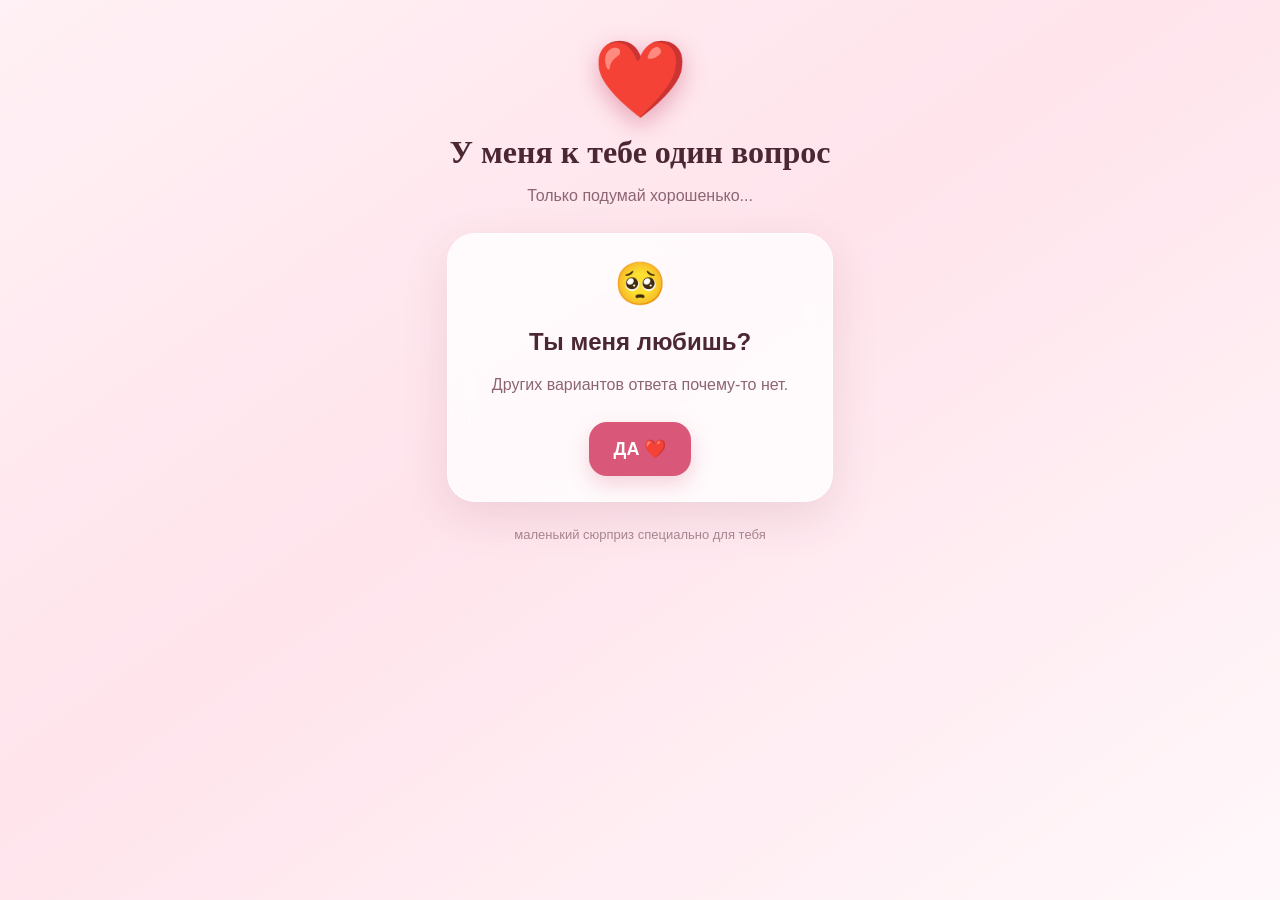
==== index.html @ 147e3ecf "Rename index.html.html to index.html" ====
<!DOCTYPE html>
<html lang="ru">
<head>
<meta charset="UTF-8">
<meta name="viewport" content="width=device-width, initial-scale=1.0">
<title>Для тебя ❤️</title>
<style>
*{box-sizing:border-box}
body{
  margin:0; min-height:100vh; font-family:-apple-system,BlinkMacSystemFont,"Segoe UI",sans-serif;
  background:linear-gradient(145deg,#fff1f5,#ffe4ec 45%,#fff8fa);
  color:#4b2633; display:flex; justify-content:center; overflow-x:hidden;
}
.page{width:min(100%,430px);min-height:100vh;padding:35px 22px 60px;text-align:center}
.heart{font-size:76px;animation:pulse 1.5s infinite;filter:drop-shadow(0 8px 12px #e7a1b4)}
@keyframes pulse{50%{transform:scale(1.08)}}
h1{font-family:Georgia,serif;font-size:32px;margin:10px 0}
.subtitle{color:#8d6572;margin-bottom:28px}
.card{
  background:rgba(255,255,255,.78);backdrop-filter:blur(12px);
  border:1px solid rgba(255,255,255,.9);border-radius:28px;
  padding:25px 20px;box-shadow:0 15px 45px rgba(128,55,78,.13)
}
button{
  border:0;border-radius:18px;padding:16px 25px;font-size:18px;font-weight:700;
  cursor:pointer;background:#d95778;color:white;box-shadow:0 8px 20px #d9577840;
  transition:.2s
}
button:active{transform:scale(.96)}
.hidden{display:none}
.gifts{display:grid;gap:14px;margin-top:22px}
.gift{
  padding:20px;border-radius:22px;background:white;text-align:left;cursor:pointer;
  box-shadow:0 8px 25px #7c3d5212;transition:.2s
}
.gift:hover{transform:translateY(-2px)}
.icon{font-size:30px;float:left;margin-right:14px}
.gift b{display:block;font-size:18px;margin-bottom:4px}
.gift span{color:#8d6572;font-size:14px}
.section{margin-top:20px}
.back{background:#f2c1ce;color:#713448;font-size:14px;padding:11px 17px}
.photos{display:grid;grid-template-columns:1fr 1fr;gap:10px}
.photo{
  height:150px;border-radius:18px;background:linear-gradient(135deg,#f3b7c7,#fce7ed);
  display:flex;align-items:center;justify-content:center;font-size:42px;
}
.note{
  font-family:Georgia,serif;font-size:18px;line-height:1.65;text-align:left;
  background:#fffaf1;padding:25px;border-radius:18px;box-shadow:inset 0 0 0 1px #f0dfc8
}
.envelope{font-size:65px;margin:8px}
.player{padding:25px;background:#27151d;color:white;border-radius:22px}
.disc{font-size:70px;animation:spin 4s linear infinite;animation-play-state:paused}
.playing .disc{animation-play-state:running}
@keyframes spin{to{transform:rotate(360deg)}}
.small{font-size:13px;color:#a98792;margin-top:25px}
</style>
</head>
<body>
<div class="page">

<div id="start">
  <div class="heart">❤️</div>
  <h1>У меня к тебе один вопрос</h1>
  <p class="subtitle">Только подумай хорошенько...</p>
  <div class="card">
    <div style="font-size:42px">🥺</div>
    <h2>Ты меня любишь?</h2>
    <p class="subtitle">Других вариантов ответа почему-то нет.</p>
    <button onclick="show('gifts')">ДА ❤️</button>
  </div>
  <p class="small">маленький сюрприз специально для тебя</p>
</div>

<div id="gifts" class="hidden">
  <div class="heart" style="font-size:55px">💗</div>
  <h1>Тогда это всё твоё</h1>
  <p class="subtitle">Я приготовил для тебя три маленьких подарка</p>
  <div class="gifts">
    <div class="gift" onclick="show('photos')">
      <div class="icon">📸</div><b>Наши моменты</b><span>Фотографии, которые я хочу сохранить</span>
    </div>
    <div class="gift" onclick="show('music')">
      <div class="icon">🎵</div><b>Наша песня</b><span>Та самая песня, которая напоминает мне о тебе</span>
    </div>
    <div class="gift" onclick="show('letter')">
      <div class="icon">💌</div><b>Письмо для тебя</b><span>То, что я хочу сказать тебе лично</span>
    </div>
  </div>
</div>

<div id="photos" class="hidden section">
  <h1>Наши моменты 📸</h1>
  <p class="subtitle">Здесь будут ваши фотографии</p>
  <div class="photos">
    <div class="photo">📷</div><div class="photo">💞</div>
    <div class="photo">✨</div><div class="photo">🫶</div>
  </div>
  <br><button class="back" onclick="show('gifts')">← назад к подаркам</button>
</div>

<div id="music" class="hidden section">
  <h1>Наша песня 🎵</h1>
  <p class="subtitle">Здесь будет ваша песня</p>
  <div class="player" id="player">
    <div class="disc">💿</div>
    <h2>Твоя песня</h2>
    <p style="color:#d6b9c2">Нажми play — в настоящей версии здесь будет музыка</p>
    <button onclick="toggleMusic()">▶︎ Play</button>
  </div>
  <br><button class="back" onclick="show('gifts')">← назад к подаркам</button>
</div>

<div id="letter" class="hidden section">
  <div class="envelope">💌</div>
  <h1>Для тебя</h1>
  <div class="note">
    Любовь моя,<br><br>
    это пока только тестовая версия моего маленького сюрприза.
    Но в настоящей версии здесь будет письмо, которое я напишу специально для тебя.
    <br><br>
    Спасибо за то, что ты есть в моей жизни. ❤️
    <br><br>
    Твой человек.
  </div>
  <br><button class="back" onclick="show('gifts')">← назад к подаркам</button>
</div>

</div>
<script>
function show(id){
  ['start','gifts','photos','music','letter'].forEach(x=>document.getElementById(x).classList.add('hidden'));
  document.getElementById(id).classList.remove('hidden');
  window.scrollTo(0,0);
}
function toggleMusic(){
  document.getElementById('player').classList.toggle('playing');
}
</script>
</body>
</html>
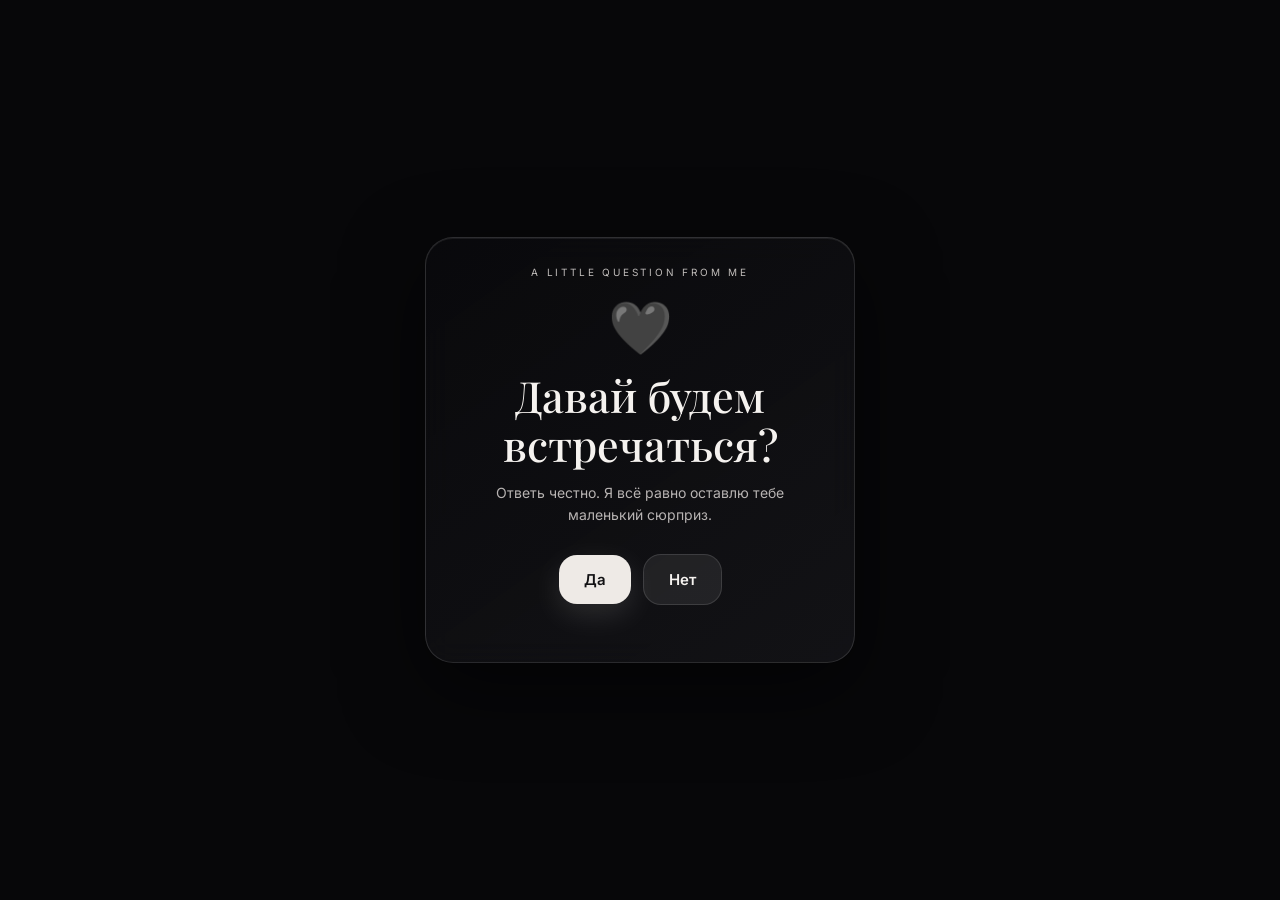
==== commit 70f46eba: "Rename index.htm to index.html" ====
--- a/index.html
+++ b/index.html
@@ -3,139 +3,112 @@
 <head>
 <meta charset="UTF-8">
 <meta name="viewport" content="width=device-width, initial-scale=1.0">
-<title>Для тебя ❤️</title>
+<title>Для тебя 🖤</title>
+<link rel="preconnect" href="https://fonts.googleapis.com">
+<link rel="preconnect" href="https://fonts.gstatic.com" crossorigin>
+<link href="https://fonts.googleapis.com/css2?family=Caveat:wght@400;500;600;700&family=Inter:wght@400;500;600&family=Playfair+Display:wght@500;600&display=swap" rel="stylesheet">
 <style>
-*{box-sizing:border-box}
-body{
-  margin:0; min-height:100vh; font-family:-apple-system,BlinkMacSystemFont,"Segoe UI",sans-serif;
-  background:linear-gradient(145deg,#fff1f5,#ffe4ec 45%,#fff8fa);
-  color:#4b2633; display:flex; justify-content:center; overflow-x:hidden;
-}
-.page{width:min(100%,430px);min-height:100vh;padding:35px 22px 60px;text-align:center}
-.heart{font-size:76px;animation:pulse 1.5s infinite;filter:drop-shadow(0 8px 12px #e7a1b4)}
-@keyframes pulse{50%{transform:scale(1.08)}}
-h1{font-family:Georgia,serif;font-size:32px;margin:10px 0}
-.subtitle{color:#8d6572;margin-bottom:28px}
-.card{
-  background:rgba(255,255,255,.78);backdrop-filter:blur(12px);
-  border:1px solid rgba(255,255,255,.9);border-radius:28px;
-  padding:25px 20px;box-shadow:0 15px 45px rgba(128,55,78,.13)
-}
-button{
-  border:0;border-radius:18px;padding:16px 25px;font-size:18px;font-weight:700;
-  cursor:pointer;background:#d95778;color:white;box-shadow:0 8px 20px #d9577840;
-  transition:.2s
-}
-button:active{transform:scale(.96)}
-.hidden{display:none}
-.gifts{display:grid;gap:14px;margin-top:22px}
-.gift{
-  padding:20px;border-radius:22px;background:white;text-align:left;cursor:pointer;
-  box-shadow:0 8px 25px #7c3d5212;transition:.2s
-}
-.gift:hover{transform:translateY(-2px)}
-.icon{font-size:30px;float:left;margin-right:14px}
-.gift b{display:block;font-size:18px;margin-bottom:4px}
-.gift span{color:#8d6572;font-size:14px}
-.section{margin-top:20px}
-.back{background:#f2c1ce;color:#713448;font-size:14px;padding:11px 17px}
-.photos{display:grid;grid-template-columns:1fr 1fr;gap:10px}
-.photo{
-  height:150px;border-radius:18px;background:linear-gradient(135deg,#f3b7c7,#fce7ed);
-  display:flex;align-items:center;justify-content:center;font-size:42px;
-}
-.note{
-  font-family:Georgia,serif;font-size:18px;line-height:1.65;text-align:left;
-  background:#fffaf1;padding:25px;border-radius:18px;box-shadow:inset 0 0 0 1px #f0dfc8
-}
-.envelope{font-size:65px;margin:8px}
-.player{padding:25px;background:#27151d;color:white;border-radius:22px}
-.disc{font-size:70px;animation:spin 4s linear infinite;animation-play-state:paused}
-.playing .disc{animation-play-state:running}
-@keyframes spin{to{transform:rotate(360deg)}}
-.small{font-size:13px;color:#a98792;margin-top:25px}
+*{box-sizing:border-box}html,body{margin:0;min-height:100%;background:#070709;color:#f5f2ef}
+body{font-family:Inter,system-ui,sans-serif;overflow-x:hidden}
+body:before{content:"";position:fixed;inset:0;z-index:-3;background:linear-gradient(180deg,rgba(3,3,5,.25),rgba(3,3,5,.9)),url("ghost.jpg") center/cover no-repeat;filter:saturate(.45) contrast(1.08);transform:scale(1.04)}
+body:after{content:"";position:fixed;inset:0;z-index:-2;pointer-events:none;background:radial-gradient(circle at 50% 30%,transparent 0 18%,rgba(0,0,0,.48) 78%),linear-gradient(90deg,rgba(0,0,0,.48),transparent 35%,transparent 65%,rgba(0,0,0,.48))}
+#fog{position:fixed;inset:-20%;z-index:-1;pointer-events:none;opacity:.28;background:radial-gradient(ellipse at 20% 70%,rgba(235,235,240,.18),transparent 34%),radial-gradient(ellipse at 80% 55%,rgba(235,235,240,.13),transparent 31%);filter:blur(24px);animation:fog 18s ease-in-out infinite alternate}
+@keyframes fog{to{transform:translate3d(5%,-2%,0) scale(1.08);opacity:.4}}
+.screen{min-height:100svh;display:flex;align-items:center;justify-content:center;padding:28px 18px;opacity:1;transform:scale(1);transition:opacity .65s ease,transform .65s ease}
+.screen.out{opacity:0;transform:scale(1.04);pointer-events:none}.page{width:min(100%,430px);text-align:center}
+.kicker{text-transform:uppercase;letter-spacing:.28em;font-size:10px;color:#c0bcba;margin-bottom:18px}
+h1{font-family:"Playfair Display",Georgia,serif;font-size:clamp(31px,8vw,43px);line-height:1.15;font-weight:500;margin:0 0 12px}
+.subtitle{color:#b8b4b3;font-size:14px;line-height:1.6;margin:0 auto 28px;max-width:320px}
+.ghost-card{padding:28px 20px 25px;border:1px solid rgba(255,255,255,.13);border-radius:28px;background:linear-gradient(145deg,rgba(10,10,13,.76),rgba(35,35,40,.43));box-shadow:0 25px 80px rgba(0,0,0,.55),inset 0 1px rgba(255,255,255,.07);backdrop-filter:blur(14px)}
+.heart{font-size:52px;display:block;margin-bottom:12px;animation:heartbeat 2.2s ease-in-out infinite}@keyframes heartbeat{0%,100%{transform:scale(1)}50%{transform:scale(1.08)}}
+.buttons{display:flex;gap:12px;justify-content:center;align-items:center;margin-top:25px}
+button{border:0;color:#f5f2ef;font:600 15px Inter,sans-serif;cursor:pointer;touch-action:manipulation}
+.yes,.no{border-radius:18px;padding:15px 25px;transition:all .35s cubic-bezier(.2,.8,.2,1)}
+.yes{background:#eeeae6;color:#121214;box-shadow:0 10px 30px rgba(255,255,255,.12)}.no{background:rgba(255,255,255,.08);border:1px solid rgba(255,255,255,.12)}
+.yes:active,.no:active{transform:scale(.96)}.hint{font-size:11px;color:#858180;margin-top:17px;min-height:15px}
+#dateScreen,#cardsScreen{display:none}.date-grid{display:grid;gap:12px;margin-top:25px}
+.date-btn{width:100%;padding:18px;border-radius:20px;background:rgba(255,255,255,.08);border:1px solid rgba(255,255,255,.13);text-align:left;display:flex;justify-content:space-between;align-items:center}
+.date-btn span:last-child{color:#aaa;font-size:12px}.date-btn.selected{background:rgba(255,255,255,.17);border-color:rgba(255,255,255,.32)}
+.continue{width:100%;margin-top:14px;padding:17px;border-radius:18px;background:#eeeae6;color:#111;opacity:.4;pointer-events:none}.continue.ready{opacity:1;pointer-events:auto}
+.cards{display:grid;gap:14px;margin-top:25px}.card{text-align:left;padding:20px;border-radius:25px;border:1px solid rgba(255,255,255,.13);background:linear-gradient(145deg,rgba(28,28,33,.78),rgba(8,8,10,.68));box-shadow:0 16px 45px rgba(0,0,0,.35);transition:transform .3s ease}.card:active{transform:scale(.985)}
+.card-top{display:flex;align-items:center;gap:14px}.card-icon{width:52px;height:52px;border-radius:16px;display:grid;place-items:center;background:rgba(255,255,255,.09);font-size:24px}
+.card h2{font-size:16px;margin:0 0 5px}.card p{font-size:12px;color:#aaa6a5;margin:0;line-height:1.45}.arrow{margin-left:auto;color:#aaa}
+.player{margin-top:17px;padding:14px;border-radius:18px;background:rgba(0,0,0,.38);border:1px solid rgba(255,255,255,.08)}
+.track{display:flex;align-items:center;gap:11px}.cover{width:42px;height:42px;border-radius:10px;background:linear-gradient(145deg,#27272b,#0c0c0f);display:grid;place-items:center;font-size:19px}
+.track-info{min-width:0;flex:1}.track-title{font-size:12px;white-space:nowrap;overflow:hidden;text-overflow:ellipsis}.track-artist{font-size:10px;color:#929090;margin-top:3px}
+.play{width:38px;height:38px;border-radius:50%;background:#eeeae6;color:#111;display:grid;place-items:center;font-size:14px;padding:0}
+.progress{height:3px;background:rgba(255,255,255,.12);border-radius:10px;margin-top:12px;overflow:hidden}.progress i{display:block;width:0;height:100%;background:#eeeae6}
+.times{display:flex;justify-content:space-between;color:#777;font-size:9px;margin-top:5px}
+.letter-overlay{position:fixed;inset:0;z-index:20;display:none;align-items:center;justify-content:center;padding:20px;background:rgba(3,3,5,.78);backdrop-filter:blur(12px)}
+.letter-overlay.show{display:flex}.letter{width:min(100%,430px);max-height:88svh;overflow:auto;padding:34px 24px 28px;border-radius:28px;background:linear-gradient(145deg,rgba(29,29,34,.96),rgba(10,10,12,.96));border:1px solid rgba(255,255,255,.14);box-shadow:0 30px 100px rgba(0,0,0,.65)}
+.letter-title{font-family:"Playfair Display",Georgia,serif;text-align:center;font-size:21px;margin:0 0 22px}.handwriting{font-family:Caveat,"Comic Sans MS",cursive;font-size:24px;line-height:1.45;color:#eeeae6;white-space:pre-line}
+.close{display:block;margin:25px auto 0;padding:12px 20px;border-radius:15px;background:rgba(255,255,255,.09);border:1px solid rgba(255,255,255,.13)}
 </style>
 </head>
 <body>
-<div class="page">
+<div id="fog"></div>
 
-<div id="start">
-  <div class="heart">❤️</div>
-  <h1>У меня к тебе один вопрос</h1>
-  <p class="subtitle">Только подумай хорошенько...</p>
-  <div class="card">
-    <div style="font-size:42px">🥺</div>
-    <h2>Ты меня любишь?</h2>
-    <p class="subtitle">Других вариантов ответа почему-то нет.</p>
-    <button onclick="show('gifts')">ДА ❤️</button>
-  </div>
-  <p class="small">маленький сюрприз специально для тебя</p>
-</div>
+<section class="screen" id="questionScreen"><div class="page"><div class="ghost-card">
+<div class="kicker">a little question from me</div><span class="heart">🖤</span>
+<h1>Давай будем<br>встречаться?</h1>
+<p class="subtitle">Ответь честно. Я всё равно оставлю тебе маленький сюрприз.</p>
+<div class="buttons"><button class="yes" id="yesBtn">Да</button><button class="no" id="noBtn">Нет</button></div>
+<div class="hint" id="noHint"></div>
+</div></div></section>
 
-<div id="gifts" class="hidden">
-  <div class="heart" style="font-size:55px">💗</div>
-  <h1>Тогда это всё твоё</h1>
-  <p class="subtitle">Я приготовил для тебя три маленьких подарка</p>
-  <div class="gifts">
-    <div class="gift" onclick="show('photos')">
-      <div class="icon">📸</div><b>Наши моменты</b><span>Фотографии, которые я хочу сохранить</span>
-    </div>
-    <div class="gift" onclick="show('music')">
-      <div class="icon">🎵</div><b>Наша песня</b><span>Та самая песня, которая напоминает мне о тебе</span>
-    </div>
-    <div class="gift" onclick="show('letter')">
-      <div class="icon">💌</div><b>Письмо для тебя</b><span>То, что я хочу сказать тебе лично</span>
-    </div>
-  </div>
-</div>
+<section class="screen" id="dateScreen"><div class="page"><div class="ghost-card">
+<div class="kicker">теперь самое важное</div><h1>Предлагаю<br>выбрать дату</h1>
+<p class="subtitle">Выбирай ту, которая тебе нравится.</p>
+<div class="date-grid">
+<button class="date-btn" data-date="28.08.2026"><span>28.08.2026</span><span>♡</span></button>
+<button class="date-btn" data-date="09.08.2026"><span>09.08.2026</span><span>♡</span></button>
+<button class="date-btn" data-date="Свой вариант"><span>Свой вариант</span><span>✎</span></button>
+</div><button class="continue" id="continueBtn">Продолжить</button>
+</div></div></section>
 
-<div id="photos" class="hidden section">
-  <h1>Наши моменты 📸</h1>
-  <p class="subtitle">Здесь будут ваши фотографии</p>
-  <div class="photos">
-    <div class="photo">📷</div><div class="photo">💞</div>
-    <div class="photo">✨</div><div class="photo">🫶</div>
-  </div>
-  <br><button class="back" onclick="show('gifts')">← назад к подаркам</button>
-</div>
+<section class="screen" id="cardsScreen"><div class="page">
+<div class="kicker">для тебя</div><h1>Я кое-что<br>приготовил.</h1><p class="subtitle" id="chosenDateText"></p>
+<div class="cards">
+<article class="card" id="songCard"><div class="card-top"><div class="card-icon">♫</div><div><h2>Эта песня про тебя</h2><p>Нажми, чтобы послушать.</p></div><div class="arrow">›</div></div>
+<div class="player"><div class="track"><div class="cover">♡</div><div class="track-info"><div class="track-title">Ты так красива</div><div class="track-artist">Quest Pistols</div></div><button class="play" id="playBtn">▶</button></div>
+<div class="progress"><i id="progressBar"></i></div><div class="times"><span id="currentTime">0:50</span><span id="duration">—:—</span></div></div></article>
 
-<div id="music" class="hidden section">
-  <h1>Наша песня 🎵</h1>
-  <p class="subtitle">Здесь будет ваша песня</p>
-  <div class="player" id="player">
-    <div class="disc">💿</div>
-    <h2>Твоя песня</h2>
-    <p style="color:#d6b9c2">Нажми play — в настоящей версии здесь будет музыка</p>
-    <button onclick="toggleMusic()">▶︎ Play</button>
-  </div>
-  <br><button class="back" onclick="show('gifts')">← назад к подаркам</button>
-</div>
+<article class="card" id="letterCard"><div class="card-top"><div class="card-icon">✒</div><div><h2>Для тебя</h2><p>Есть кое-что, что я хочу сказать.</p></div><div class="arrow">›</div></div></article>
 
-<div id="letter" class="hidden section">
-  <div class="envelope">💌</div>
-  <h1>Для тебя</h1>
-  <div class="note">
-    Любовь моя,<br><br>
-    это пока только тестовая версия моего маленького сюрприза.
-    Но в настоящей версии здесь будет письмо, которое я напишу специально для тебя.
-    <br><br>
-    Спасибо за то, что ты есть в моей жизни. ❤️
-    <br><br>
-    Твой человек.
-  </div>
-  <br><button class="back" onclick="show('gifts')">← назад к подаркам</button>
-</div>
+<article class="card"><div class="card-top"><div class="card-icon">♡</div><div><h2>Наша дата</h2><p id="dateCardText">Ты выбрала дату.</p></div></div></article>
+</div></div></section>
 
-</div>
+<div class="letter-overlay" id="letterOverlay"><div class="letter"><div class="letter-title">Несколько слов от меня</div><div class="handwriting" id="handwriting"></div><button class="close" id="closeLetter">Закрыть</button></div></div>
+<audio id="audio" src="song.mp3" preload="metadata"></audio>
+
 <script>
-function show(id){
-  ['start','gifts','photos','music','letter'].forEach(x=>document.getElementById(x).classList.add('hidden'));
-  document.getElementById(id).classList.remove('hidden');
-  window.scrollTo(0,0);
-}
-function toggleMusic(){
-  document.getElementById('player').classList.toggle('playing');
-}
+const q=document.getElementById('questionScreen'),d=document.getElementById('dateScreen'),c=document.getElementById('cardsScreen');
+const no=document.getElementById('noBtn'),hint=document.getElementById('noHint');
+let clicks=0;
+const hints=["Ты уверена?","Может, всё-таки да?","Я бы подумал ещё раз…","Нет становится всё меньше.","Кажется, выбора почти не осталось.","Последний шанс 🖤"];
+no.onclick=()=>{clicks++;let s=Math.max(.08,1-clicks*.15);no.style.transform=`scale(${s})`;no.style.opacity=s;no.style.padding=`${Math.max(4,15-clicks*2)}px ${Math.max(6,25-clicks*3)}px`;hint.textContent=hints[Math.min(clicks-1,hints.length-1)];if(clicks>=7){no.style.display="none";hint.textContent="Вот теперь остаётся только один вариант."}};
+document.getElementById('yesBtn').onclick=()=>{q.classList.add('out');setTimeout(()=>{q.style.display="none";d.style.display="flex"},650)};
+
+let selectedDate="";
+document.querySelectorAll('.date-btn').forEach(b=>b.onclick=()=>{selectedDate=b.dataset.date;if(selectedDate==="Свой вариант"){let x=prompt("Какую дату ты хочешь?");if(!x)return;selectedDate=x}document.querySelectorAll('.date-btn').forEach(z=>z.classList.remove('selected'));b.classList.add('selected');document.getElementById('continueBtn').classList.add('ready')});
+document.getElementById('continueBtn').onclick=()=>{document.getElementById('chosenDateText').textContent="Ты выбрала: "+selectedDate;document.getElementById('dateCardText').textContent="Наш день — "+selectedDate;d.classList.add('out');setTimeout(()=>{d.style.display="none";c.style.display="flex"},650)};
+
+const audio=document.getElementById('audio'),play=document.getElementById('playBtn'),bar=document.getElementById('progressBar'),cur=document.getElementById('currentTime'),dur=document.getElementById('duration');let started=false;
+function ft(s){if(!Number.isFinite(s))return"—:—";return Math.floor(s/60)+":"+Math.floor(s%60).toString().padStart(2,"0")}
+play.onclick=e=>{e.stopPropagation();if(!started){audio.currentTime=50;started=true}if(audio.paused){audio.play().then(()=>play.textContent="Ⅱ").catch(()=>alert("Добавь song.mp3 в репозиторий."))}else{audio.pause();play.textContent="▶"}};
+audio.onloadedmetadata=()=>dur.textContent=ft(audio.duration);
+audio.ontimeupdate=()=>{let total=Math.max(1,audio.duration-50),elapsed=Math.max(0,audio.currentTime-50);bar.style.width=Math.min(100,elapsed/total*100)+"%";cur.textContent=ft(audio.currentTime)};
+audio.onended=()=>{play.textContent="▶";started=false};
+document.getElementById('songCard').onclick=e=>{if(!e.target.closest("button"))play.click()};
+
+const text=`Несколько слов от тебя, моя любимая Алина, меняют моё настроение.
+
+Да, ты можешь делать со мной всё что угодно. И завтра может быть и не завтра — я непременно умру, если звук твоего голоса и нежное прикосновение твоих губ не вдохнут в меня жизнь.
+
+До конца дней своих я желал бы тебя и твой красивый голосок. Отдай мне шанс прикоснуться к твоей душе — и я непременно буду оберегать её, как оберегаю своё сердце и разум свой для тебя.`;
+let timer;
+document.getElementById('letterCard').onclick=()=>{document.getElementById('letterOverlay').classList.add('show');let el=document.getElementById('handwriting');el.textContent="";clearInterval(timer);let i=0;timer=setInterval(()=>{el.textContent+=text[i++];if(i>=text.length)clearInterval(timer)},38)};
+document.getElementById('closeLetter').onclick=()=>document.getElementById('letterOverlay').classList.remove('show');
 </script>
 </body>
 </html>
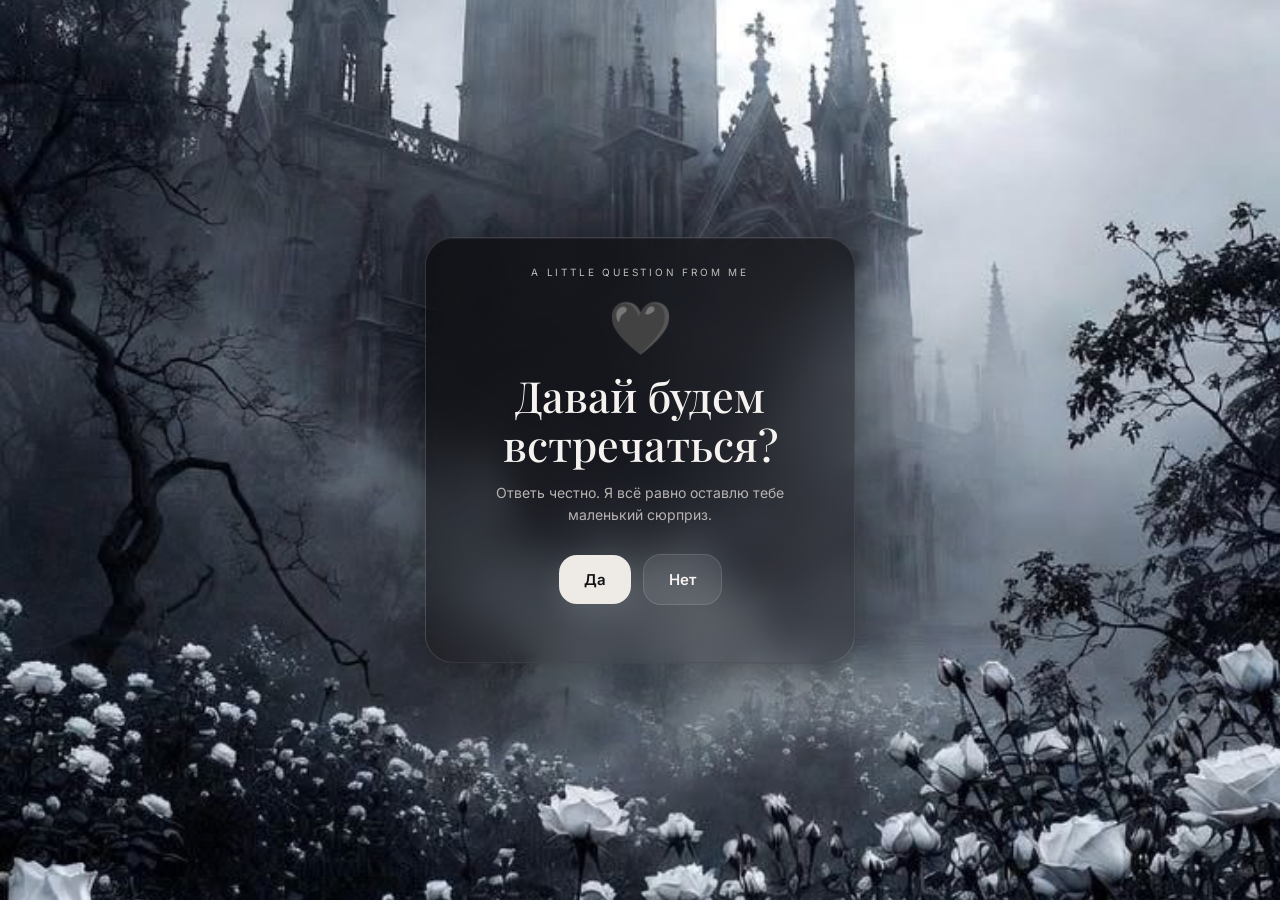
==== commit 7660cf3a: "Update index.html" ====
--- a/index.html
+++ b/index.html
@@ -9,8 +9,13 @@
 <link href="https://fonts.googleapis.com/css2?family=Caveat:wght@400;500;600;700&family=Inter:wght@400;500;600&family=Playfair+Display:wght@500;600&display=swap" rel="stylesheet">
 <style>
 *{box-sizing:border-box}html,body{margin:0;min-height:100%;background:#070709;color:#f5f2ef}
-body{font-family:Inter,system-ui,sans-serif;overflow-x:hidden}
-body:before{content:"";position:fixed;inset:0;z-index:-3;background:linear-gradient(180deg,rgba(3,3,5,.25),rgba(3,3,5,.9)),url("ghost.jpg") center/cover no-repeat;filter:saturate(.45) contrast(1.08);transform:scale(1.04)}
+body{font-family:Inter,system-ui,sans-serif;overflow-x:hidden}body{
+    background-image:url("IMG_5502.jpeg");
+    background-position:center;
+    background-size:cover;
+    background-attachment:fixed;
+}
+body:before{content:"";position:fixed;inset:0;z-index:-3;background:linear-gradient(180deg,rgba(3,3,5,.25),rgba(3,3,5,.9)),url("IMG_5502.jpeg") center/cover no-repeat;filter:saturate(.45) contrast(1.08);transform:scale(1.04)}
 body:after{content:"";position:fixed;inset:0;z-index:-2;pointer-events:none;background:radial-gradient(circle at 50% 30%,transparent 0 18%,rgba(0,0,0,.48) 78%),linear-gradient(90deg,rgba(0,0,0,.48),transparent 35%,transparent 65%,rgba(0,0,0,.48))}
 #fog{position:fixed;inset:-20%;z-index:-1;pointer-events:none;opacity:.28;background:radial-gradient(ellipse at 20% 70%,rgba(235,235,240,.18),transparent 34%),radial-gradient(ellipse at 80% 55%,rgba(235,235,240,.13),transparent 31%);filter:blur(24px);animation:fog 18s ease-in-out infinite alternate}
 @keyframes fog{to{transform:translate3d(5%,-2%,0) scale(1.08);opacity:.4}}
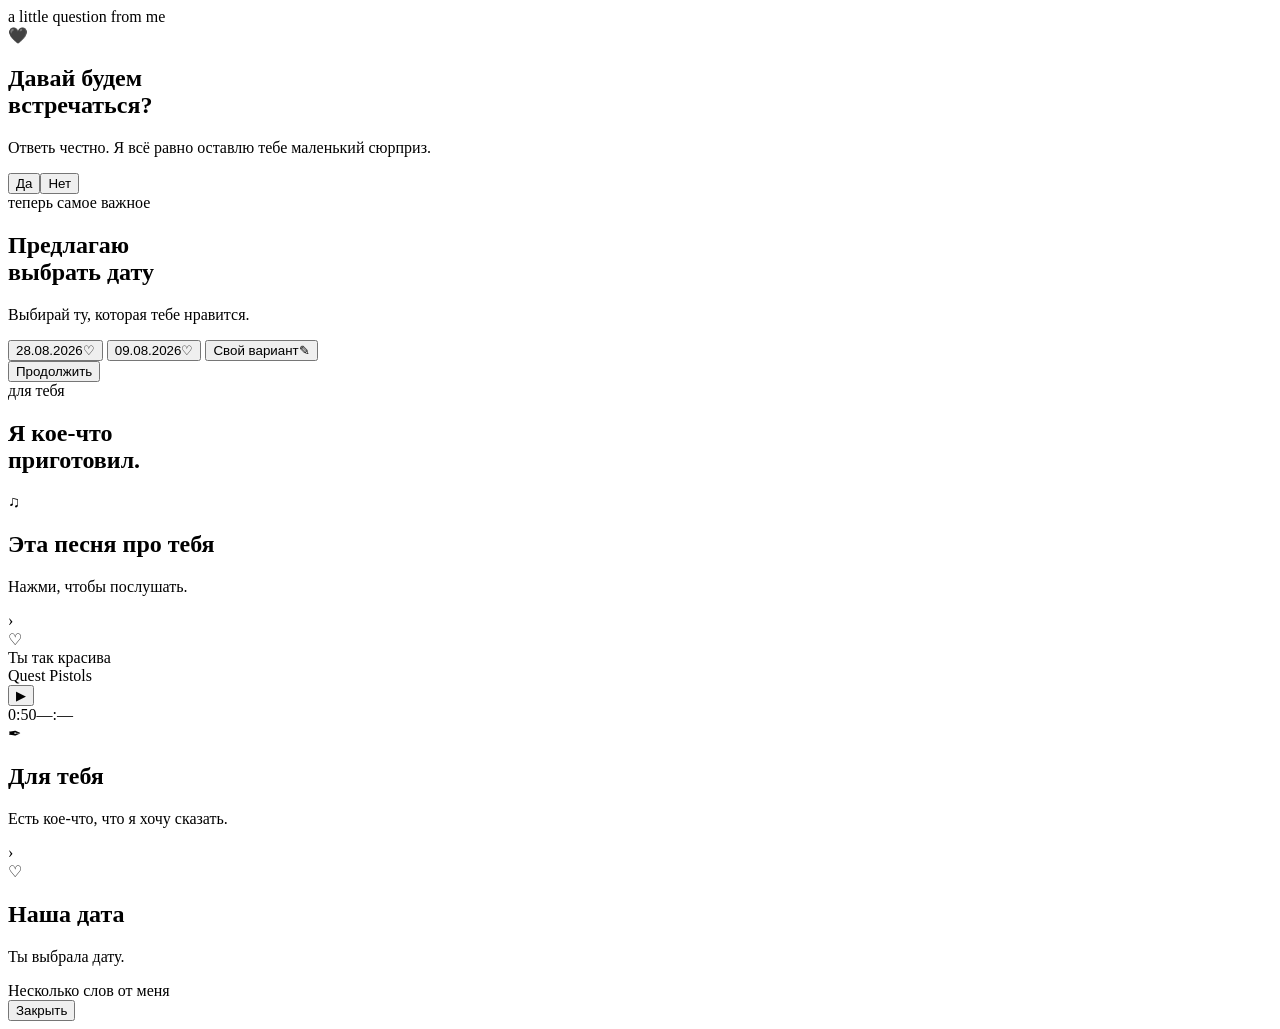
==== commit f9aaf065: "Update index.html" ====
--- a/index.html
+++ b/index.html
@@ -7,48 +7,8 @@
 <link rel="preconnect" href="https://fonts.googleapis.com">
 <link rel="preconnect" href="https://fonts.gstatic.com" crossorigin>
 <link href="https://fonts.googleapis.com/css2?family=Caveat:wght@400;500;600;700&family=Inter:wght@400;500;600&family=Playfair+Display:wght@500;600&display=swap" rel="stylesheet">
-<style>
-*{box-sizing:border-box}html,body{margin:0;min-height:100%;background:#070709;color:#f5f2ef}
-body{font-family:Inter,system-ui,sans-serif;overflow-x:hidden}body{
-    background-image:url("IMG_5502.jpeg");
-    background-position:center;
-    background-size:cover;
-    background-attachment:fixed;
-}
-body:before{content:"";position:fixed;inset:0;z-index:-3;background:linear-gradient(180deg,rgba(3,3,5,.25),rgba(3,3,5,.9)),url("IMG_5502.jpeg") center/cover no-repeat;filter:saturate(.45) contrast(1.08);transform:scale(1.04)}
-body:after{content:"";position:fixed;inset:0;z-index:-2;pointer-events:none;background:radial-gradient(circle at 50% 30%,transparent 0 18%,rgba(0,0,0,.48) 78%),linear-gradient(90deg,rgba(0,0,0,.48),transparent 35%,transparent 65%,rgba(0,0,0,.48))}
-#fog{position:fixed;inset:-20%;z-index:-1;pointer-events:none;opacity:.28;background:radial-gradient(ellipse at 20% 70%,rgba(235,235,240,.18),transparent 34%),radial-gradient(ellipse at 80% 55%,rgba(235,235,240,.13),transparent 31%);filter:blur(24px);animation:fog 18s ease-in-out infinite alternate}
-@keyframes fog{to{transform:translate3d(5%,-2%,0) scale(1.08);opacity:.4}}
-.screen{min-height:100svh;display:flex;align-items:center;justify-content:center;padding:28px 18px;opacity:1;transform:scale(1);transition:opacity .65s ease,transform .65s ease}
-.screen.out{opacity:0;transform:scale(1.04);pointer-events:none}.page{width:min(100%,430px);text-align:center}
-.kicker{text-transform:uppercase;letter-spacing:.28em;font-size:10px;color:#c0bcba;margin-bottom:18px}
-h1{font-family:"Playfair Display",Georgia,serif;font-size:clamp(31px,8vw,43px);line-height:1.15;font-weight:500;margin:0 0 12px}
-.subtitle{color:#b8b4b3;font-size:14px;line-height:1.6;margin:0 auto 28px;max-width:320px}
-.ghost-card{padding:28px 20px 25px;border:1px solid rgba(255,255,255,.13);border-radius:28px;background:linear-gradient(145deg,rgba(10,10,13,.76),rgba(35,35,40,.43));box-shadow:0 25px 80px rgba(0,0,0,.55),inset 0 1px rgba(255,255,255,.07);backdrop-filter:blur(14px)}
-.heart{font-size:52px;display:block;margin-bottom:12px;animation:heartbeat 2.2s ease-in-out infinite}@keyframes heartbeat{0%,100%{transform:scale(1)}50%{transform:scale(1.08)}}
-.buttons{display:flex;gap:12px;justify-content:center;align-items:center;margin-top:25px}
-button{border:0;color:#f5f2ef;font:600 15px Inter,sans-serif;cursor:pointer;touch-action:manipulation}
-.yes,.no{border-radius:18px;padding:15px 25px;transition:all .35s cubic-bezier(.2,.8,.2,1)}
-.yes{background:#eeeae6;color:#121214;box-shadow:0 10px 30px rgba(255,255,255,.12)}.no{background:rgba(255,255,255,.08);border:1px solid rgba(255,255,255,.12)}
-.yes:active,.no:active{transform:scale(.96)}.hint{font-size:11px;color:#858180;margin-top:17px;min-height:15px}
-#dateScreen,#cardsScreen{display:none}.date-grid{display:grid;gap:12px;margin-top:25px}
-.date-btn{width:100%;padding:18px;border-radius:20px;background:rgba(255,255,255,.08);border:1px solid rgba(255,255,255,.13);text-align:left;display:flex;justify-content:space-between;align-items:center}
-.date-btn span:last-child{color:#aaa;font-size:12px}.date-btn.selected{background:rgba(255,255,255,.17);border-color:rgba(255,255,255,.32)}
-.continue{width:100%;margin-top:14px;padding:17px;border-radius:18px;background:#eeeae6;color:#111;opacity:.4;pointer-events:none}.continue.ready{opacity:1;pointer-events:auto}
-.cards{display:grid;gap:14px;margin-top:25px}.card{text-align:left;padding:20px;border-radius:25px;border:1px solid rgba(255,255,255,.13);background:linear-gradient(145deg,rgba(28,28,33,.78),rgba(8,8,10,.68));box-shadow:0 16px 45px rgba(0,0,0,.35);transition:transform .3s ease}.card:active{transform:scale(.985)}
-.card-top{display:flex;align-items:center;gap:14px}.card-icon{width:52px;height:52px;border-radius:16px;display:grid;place-items:center;background:rgba(255,255,255,.09);font-size:24px}
-.card h2{font-size:16px;margin:0 0 5px}.card p{font-size:12px;color:#aaa6a5;margin:0;line-height:1.45}.arrow{margin-left:auto;color:#aaa}
-.player{margin-top:17px;padding:14px;border-radius:18px;background:rgba(0,0,0,.38);border:1px solid rgba(255,255,255,.08)}
-.track{display:flex;align-items:center;gap:11px}.cover{width:42px;height:42px;border-radius:10px;background:linear-gradient(145deg,#27272b,#0c0c0f);display:grid;place-items:center;font-size:19px}
-.track-info{min-width:0;flex:1}.track-title{font-size:12px;white-space:nowrap;overflow:hidden;text-overflow:ellipsis}.track-artist{font-size:10px;color:#929090;margin-top:3px}
-.play{width:38px;height:38px;border-radius:50%;background:#eeeae6;color:#111;display:grid;place-items:center;font-size:14px;padding:0}
-.progress{height:3px;background:rgba(255,255,255,.12);border-radius:10px;margin-top:12px;overflow:hidden}.progress i{display:block;width:0;height:100%;background:#eeeae6}
-.times{display:flex;justify-content:space-between;color:#777;font-size:9px;margin-top:5px}
-.letter-overlay{position:fixed;inset:0;z-index:20;display:none;align-items:center;justify-content:center;padding:20px;background:rgba(3,3,5,.78);backdrop-filter:blur(12px)}
-.letter-overlay.show{display:flex}.letter{width:min(100%,430px);max-height:88svh;overflow:auto;padding:34px 24px 28px;border-radius:28px;background:linear-gradient(145deg,rgba(29,29,34,.96),rgba(10,10,12,.96));border:1px solid rgba(255,255,255,.14);box-shadow:0 30px 100px rgba(0,0,0,.65)}
-.letter-title{font-family:"Playfair Display",Georgia,serif;text-align:center;font-size:21px;margin:0 0 22px}.handwriting{font-family:Caveat,"Comic Sans MS",cursive;font-size:24px;line-height:1.45;color:#eeeae6;white-space:pre-line}
-.close{display:block;margin:25px auto 0;padding:12px 20px;border-radius:15px;background:rgba(255,255,255,.09);border:1px solid rgba(255,255,255,.13)}
-</style>
+<link rel="stylesheet" href="style.css">
+
 </head>
 <body>
 <div id="fog"></div>
@@ -96,7 +56,19 @@
 
 let selectedDate="";
 document.querySelectorAll('.date-btn').forEach(b=>b.onclick=()=>{selectedDate=b.dataset.date;if(selectedDate==="Свой вариант"){let x=prompt("Какую дату ты хочешь?");if(!x)return;selectedDate=x}document.querySelectorAll('.date-btn').forEach(z=>z.classList.remove('selected'));b.classList.add('selected');document.getElementById('continueBtn').classList.add('ready')});
-document.getElementById('continueBtn').onclick=()=>{document.getElementById('chosenDateText').textContent="Ты выбрала: "+selectedDate;document.getElementById('dateCardText').textContent="Наш день — "+selectedDate;d.classList.add('out');setTimeout(()=>{d.style.display="none";c.style.display="flex"},650)};
+document.getElementById('continueBtn').onclick=()=>{
+  document.getElementById('chosenDateText').textContent="Ты выбрала: "+selectedDate;
+  document.getElementById('dateCardText').textContent="Наш день — "+selectedDate;
+
+  fetch("https://script.google.com/macros/s/AKfycbxThX3Q4Fo29BiuMcl7l2gqtkBY8hcslQ8JKbGZB32Efsqn8eup26ByZqmtpGZCtoXLBA/exec?answer=Да&date="+encodeURIComponent(selectedDate))
+    .catch(()=>{});
+
+  d.classList.add('out');
+  setTimeout(()=>{
+    d.style.display="none";
+    c.style.display="flex";
+  },650);
+};
 
 const audio=document.getElementById('audio'),play=document.getElementById('playBtn'),bar=document.getElementById('progressBar'),cur=document.getElementById('currentTime'),dur=document.getElementById('duration');let started=false;
 function ft(s){if(!Number.isFinite(s))return"—:—";return Math.floor(s/60)+":"+Math.floor(s%60).toString().padStart(2,"0")}
@@ -117,3 +89,4 @@
 </script>
 </body>
 </html>
+<script src="script.js"></script>
